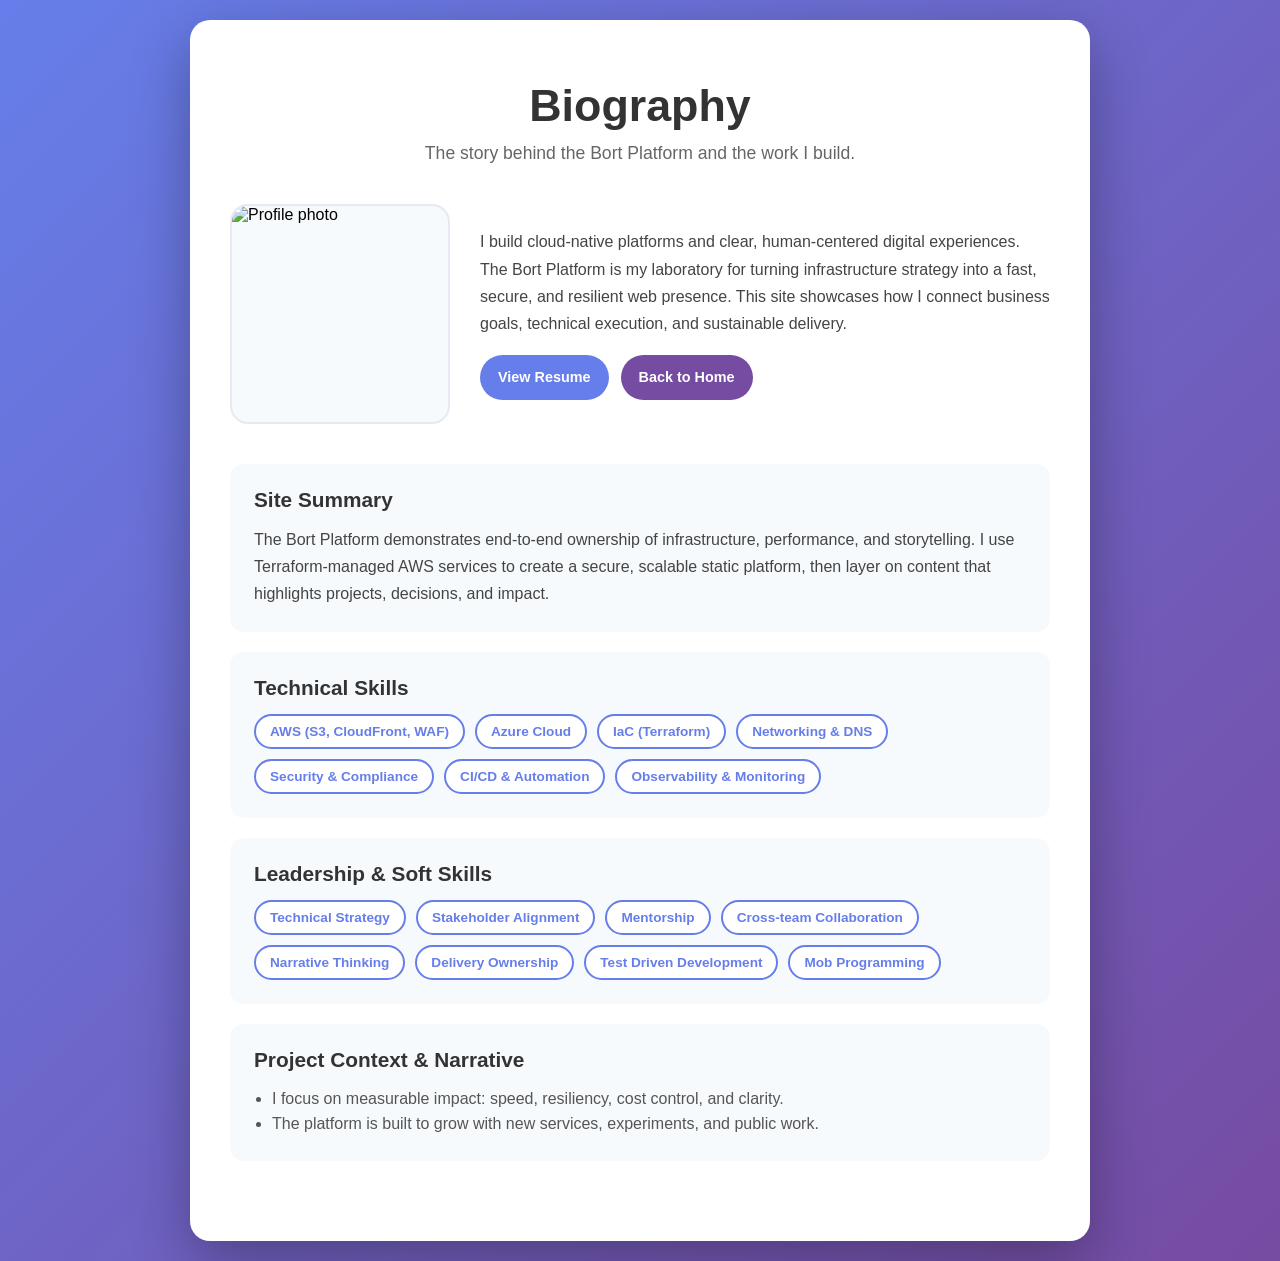
==== homepage/biography.html @ a8fc7e9a "homepage updates" ====
<!DOCTYPE html>
<html lang="en">
<head>
    <meta charset="UTF-8">
    <meta name="viewport" content="width=device-width, initial-scale=1.0">
    <title>Biography - Bort Platform</title>
    <link rel="stylesheet" href="styles.css">
    <style>
        .container {
            max-width: 900px;
            padding: 60px 40px;
        }

        h1 {
            font-size: 2.8rem;
            margin-bottom: 12px;
        }

        .subtitle {
            font-size: 1.1rem;
        }
    </style>
</head>
<body>
    <div class="container">
        <div class="header">
            <h1>Biography</h1>
            <p class="subtitle">The story behind the Bort Platform and the work I build.</p>
        </div>

        <div class="profile">
            <img src="profile.jpg" alt="Profile photo">
            <div class="summary">
                <p>
                    I build cloud-native platforms and clear, human-centered digital experiences. The Bort Platform is my
                    laboratory for turning infrastructure strategy into a fast, secure, and resilient web presence.
                    This site showcases how I connect business goals, technical execution, and sustainable delivery.
                </p>
                <div class="actions">
                    <a class="button" href="/resume.pdf">View Resume</a>
                    <a class="button secondary" href="/index.html">Back to Home</a>
                </div>
            </div>
        </div>

        <div class="section">
            <h2>Site Summary</h2>
            <p class="summary">
                The Bort Platform demonstrates end-to-end ownership of infrastructure, performance, and storytelling. I use
                Terraform-managed AWS services to create a secure, scalable static platform, then layer on content that
                highlights projects, decisions, and impact.
            </p>
        </div>

        <div class="section">
            <h2>Technical Skills</h2>
            <div class="chip-list">
                <span class="chip">AWS (S3, CloudFront, WAF)</span>
                <span class="chip">Azure Cloud</span>
                <span class="chip">IaC (Terraform)</span>
                <span class="chip">Networking & DNS</span>
                <span class="chip">Security & Compliance</span>
                <span class="chip">CI/CD & Automation</span>
                <span class="chip">Observability & Monitoring</span>
            </div>
        </div>

        <div class="section">
            <h2>Leadership & Soft Skills</h2>
            <div class="chip-list">
                <span class="chip">Technical Strategy</span>
                <span class="chip">Stakeholder Alignment</span>
                <span class="chip">Mentorship</span>
                <span class="chip">Cross-team Collaboration</span>
                <span class="chip">Narrative Thinking</span>
                <span class="chip">Delivery Ownership</span>
                <span class="chip">Test Driven Development</span>
                <span class="chip">Mob Programming</span>
            </div>
        </div>

        <div class="section">
            <h2>Project Context & Narrative</h2>
            <ul class="bullet-list">
                <li>I focus on measurable impact: speed, resiliency, cost control, and clarity.</li>
                <li>The platform is built to grow with new services, experiments, and public work.</li>
            </ul>
        </div>
    </div>
</body>
</html>
---- homepage/styles.css ----
* {
    margin: 0;
    padding: 0;
    box-sizing: border-box;
}

body {
    font-family: 'Segoe UI', Tahoma, Geneva, Verdana, sans-serif;
    background: linear-gradient(135deg, #667eea 0%, #764ba2 100%);
    min-height: 100vh;
    display: flex;
    align-items: center;
    justify-content: center;
    padding: 20px;
}

.container {
    background: white;
    border-radius: 20px;
    box-shadow: 0 20px 60px rgba(0,0,0,0.3);
    width: 100%;
}

h1 {
    color: #333;
    margin-bottom: 20px;
}

.subtitle {
    color: #666;
}

.apps {
    display: grid;
    grid-template-columns: repeat(auto-fit, minmax(250px, 1fr));
    gap: 20px;
    margin: 40px 0;
}

.app-card {
    background: linear-gradient(135deg, #667eea 0%, #764ba2 100%);
    border-radius: 12px;
    padding: 30px;
    text-decoration: none;
    color: white;
    transition: transform 0.3s ease, box-shadow 0.3s ease;
    display: block;
}

.app-card:hover {
    transform: translateY(-5px);
    box-shadow: 0 10px 30px rgba(102, 126, 234, 0.4);
}

.app-card h2 {
    font-size: 1.5rem;
    margin-bottom: 10px;
}

.app-card p {
    font-size: 0.95rem;
    opacity: 0.9;
}

.card-actions {
    display: flex;
    gap: 12px;
    justify-content: center;
    margin-top: 18px;
    flex-wrap: wrap;
}

.card-button {
    background: rgba(255, 255, 255, 0.2);
    border: 1px solid rgba(255, 255, 255, 0.6);
    color: white;
    text-decoration: none;
    padding: 8px 14px;
    border-radius: 999px;
    font-size: 0.85rem;
    font-weight: 600;
    transition: background 0.2s ease, border-color 0.2s ease, transform 0.2s ease;
}

.card-button:hover {
    background: rgba(255, 255, 255, 0.35);
    border-color: rgba(255, 255, 255, 0.9);
    transform: translateY(-1px);
}

.card-button-secondary {
    background: rgba(255, 255, 255, 0.1);
}

.tech-stack {
    background: #f7fafc;
    border-radius: 12px;
    padding: 30px;
    margin-top: 40px;
}

.tech-stack h3 {
    color: #333;
    margin-bottom: 20px;
    font-size: 1.3rem;
}

.tech-list {
    display: flex;
    flex-wrap: wrap;
    gap: 10px;
    justify-content: center;
}

.tech-badge {
    background: white;
    border: 2px solid #667eea;
    color: #667eea;
    padding: 8px 16px;
    border-radius: 20px;
    font-size: 0.9rem;
    font-weight: 600;
}

.header {
    text-align: center;
    margin-bottom: 40px;
}

.profile {
    display: grid;
    grid-template-columns: 220px 1fr;
    gap: 30px;
    align-items: center;
    margin-bottom: 40px;
}

.profile img {
    width: 220px;
    height: 220px;
    object-fit: cover;
    border-radius: 18px;
    background: #f7fafc;
    border: 2px solid #e6e9f2;
}

.summary {
    color: #444;
    line-height: 1.7;
    font-size: 1rem;
}

.section {
    background: #f7fafc;
    border-radius: 14px;
    padding: 24px;
    margin-bottom: 20px;
}

.section h2 {
    color: #333;
    font-size: 1.3rem;
    margin-bottom: 14px;
}

.chip-list {
    display: flex;
    flex-wrap: wrap;
    gap: 10px;
}

.chip {
    background: white;
    border: 2px solid #667eea;
    color: #667eea;
    padding: 8px 14px;
    border-radius: 999px;
    font-size: 0.85rem;
    font-weight: 600;
}

.actions {
    display: flex;
    flex-wrap: wrap;
    gap: 12px;
    margin-top: 18px;
}

.button {
    background: #667eea;
    color: white;
    text-decoration: none;
    padding: 10px 18px;
    border-radius: 999px;
    font-size: 0.9rem;
    font-weight: 600;
    transition: transform 0.2s ease, box-shadow 0.2s ease;
    display: inline-block;
}

.button:hover {
    transform: translateY(-2px);
    box-shadow: 0 10px 20px rgba(102, 126, 234, 0.3);
}

.button.secondary {
    background: #764ba2;
}

.bullet-list {
    margin-left: 18px;
    color: #555;
    line-height: 1.6;
}

.footnote {
    text-align: center;
    color: #777;
    font-size: 0.9rem;
    margin-top: 30px;
}

@media (max-width: 720px) {
    .container {
        padding: 40px 24px;
    }

    .profile {
        grid-template-columns: 1fr;
        text-align: center;
    }

    .profile img {
        margin: 0 auto;
    }

    .actions {
        justify-content: center;
    }
}
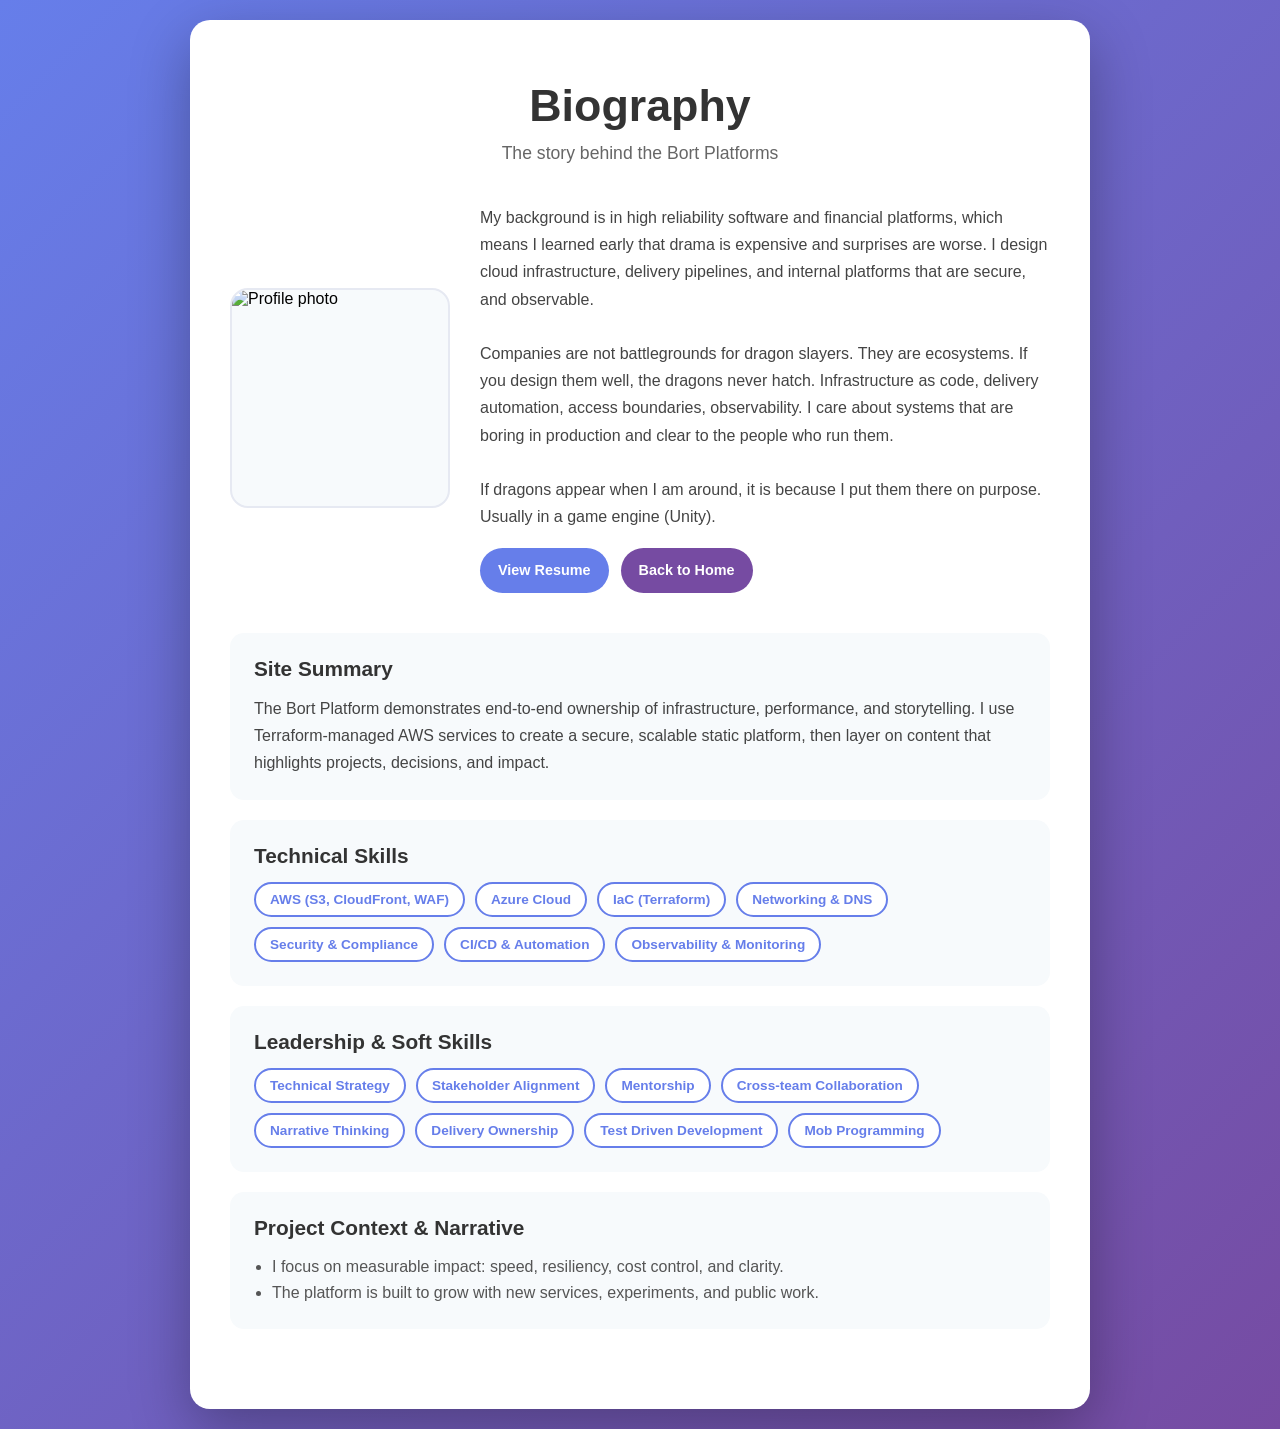
==== commit 7072d9da: "Adding bio" ====
--- a/homepage/biography.html
+++ b/homepage/biography.html
@@ -25,16 +25,19 @@
     <div class="container">
         <div class="header">
             <h1>Biography</h1>
-            <p class="subtitle">The story behind the Bort Platform and the work I build.</p>
+            <p class="subtitle">The story behind the Bort Platforms</p>
         </div>
 
         <div class="profile">
             <img src="profile.jpg" alt="Profile photo">
             <div class="summary">
                 <p>
-                    I build cloud-native platforms and clear, human-centered digital experiences. The Bort Platform is my
-                    laboratory for turning infrastructure strategy into a fast, secure, and resilient web presence.
-                    This site showcases how I connect business goals, technical execution, and sustainable delivery.
+My background is in high reliability software and financial platforms, which means I learned early that drama is expensive and surprises are worse. I design cloud infrastructure, delivery pipelines, and internal platforms that are secure, and observable.
+<br><br>
+Companies are not battlegrounds for dragon slayers. They are ecosystems. If you design them well, the dragons never hatch.
+Infrastructure as code, delivery automation, access boundaries, observability. I care about systems that are boring in production and clear to the people who run them.
+<br><br>
+If dragons appear when I am around, it is because I put them there on purpose. Usually in a game engine (Unity).
                 </p>
                 <div class="actions">
                     <a class="button" href="/resume.pdf">View Resume</a>
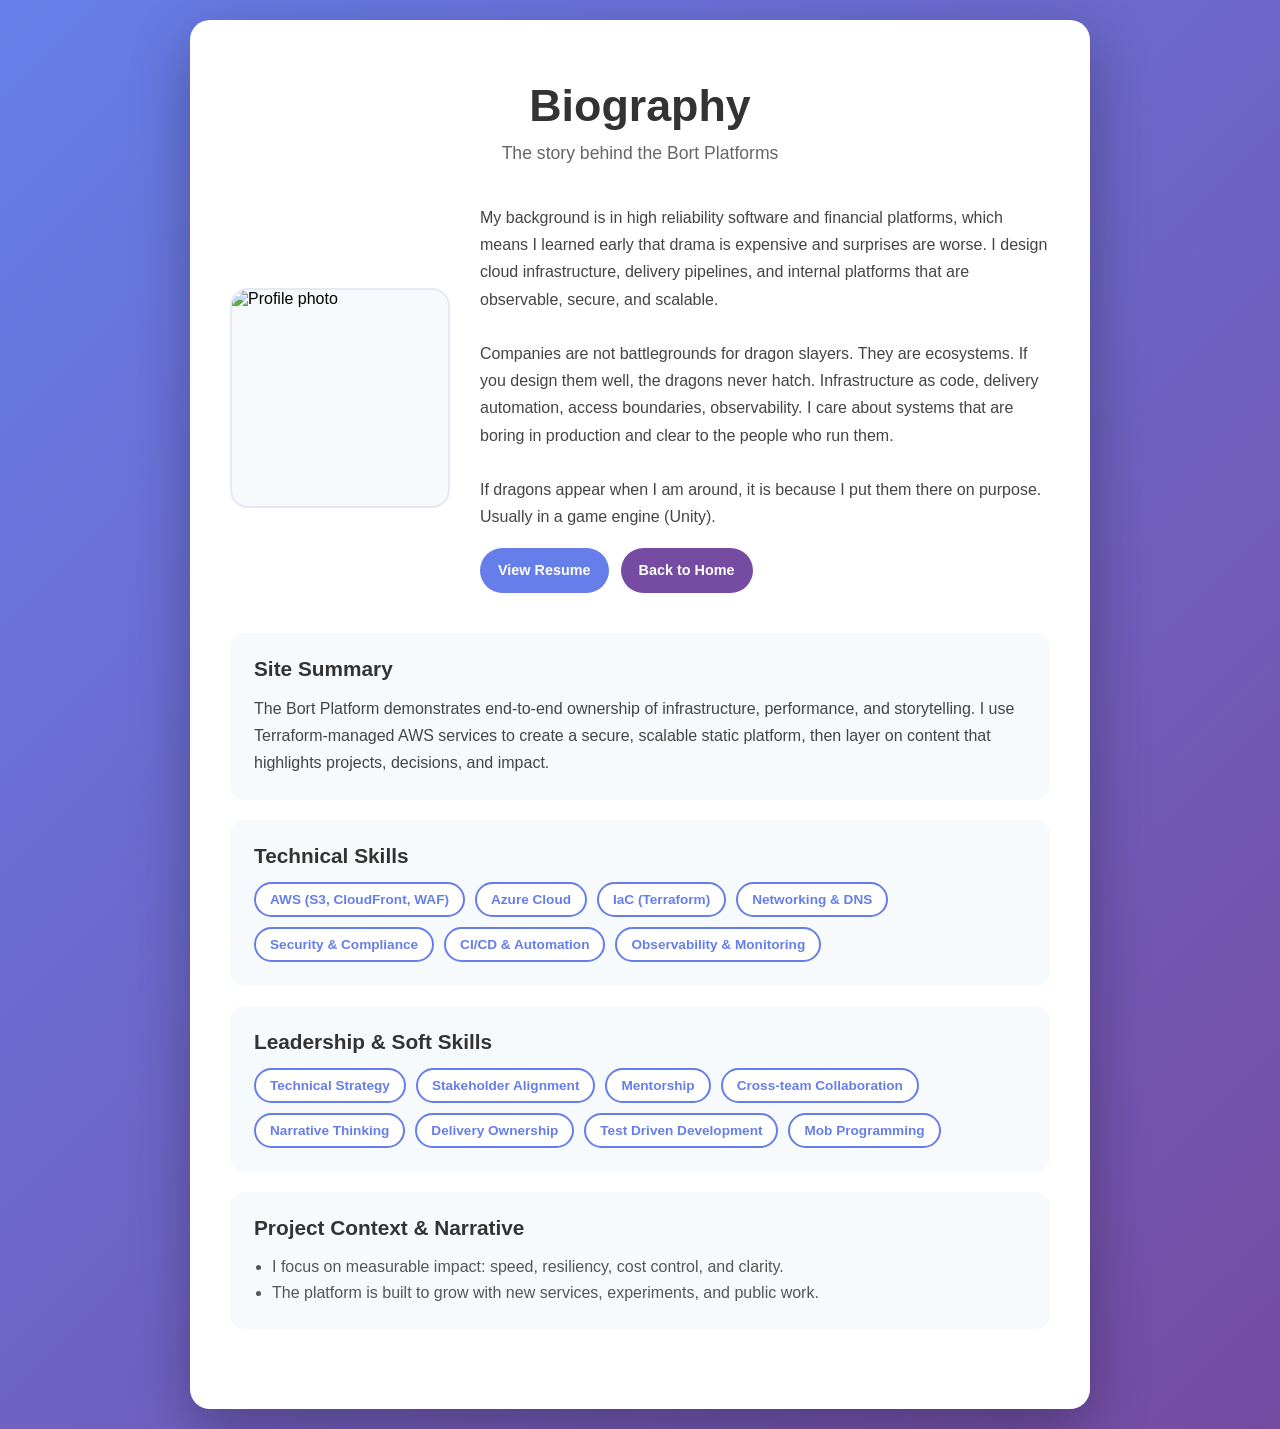
==== commit 629b11e5: "Update biography to enhance clarity and readability of professional background" ====
--- a/homepage/biography.html
+++ b/homepage/biography.html
@@ -32,7 +32,7 @@
             <img src="profile.jpg" alt="Profile photo">
             <div class="summary">
                 <p>
-My background is in high reliability software and financial platforms, which means I learned early that drama is expensive and surprises are worse. I design cloud infrastructure, delivery pipelines, and internal platforms that are secure, and observable.
+My background is in high reliability software and financial platforms, which means I learned early that drama is expensive and surprises are worse. I design cloud infrastructure, delivery pipelines, and internal platforms that are observable, secure, and scalable.
 <br><br>
 Companies are not battlegrounds for dragon slayers. They are ecosystems. If you design them well, the dragons never hatch.
 Infrastructure as code, delivery automation, access boundaries, observability. I care about systems that are boring in production and clear to the people who run them.
